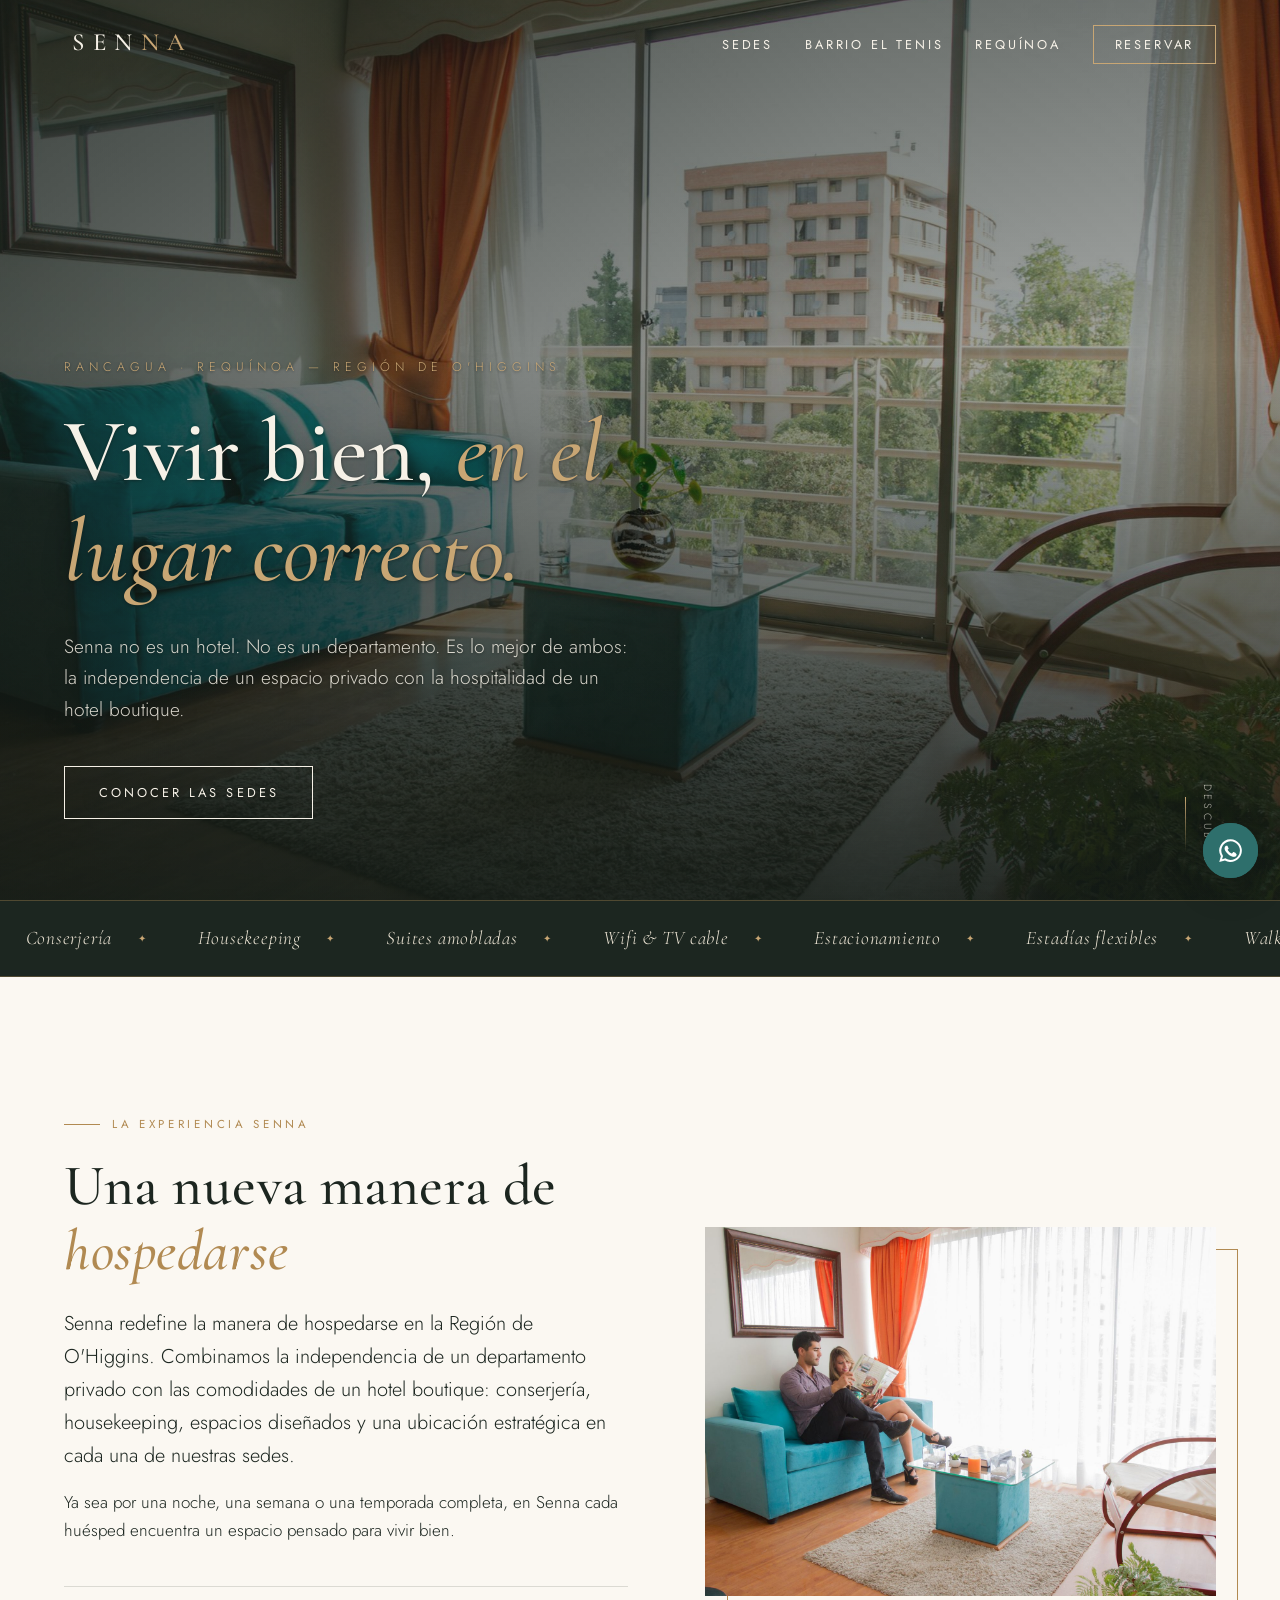
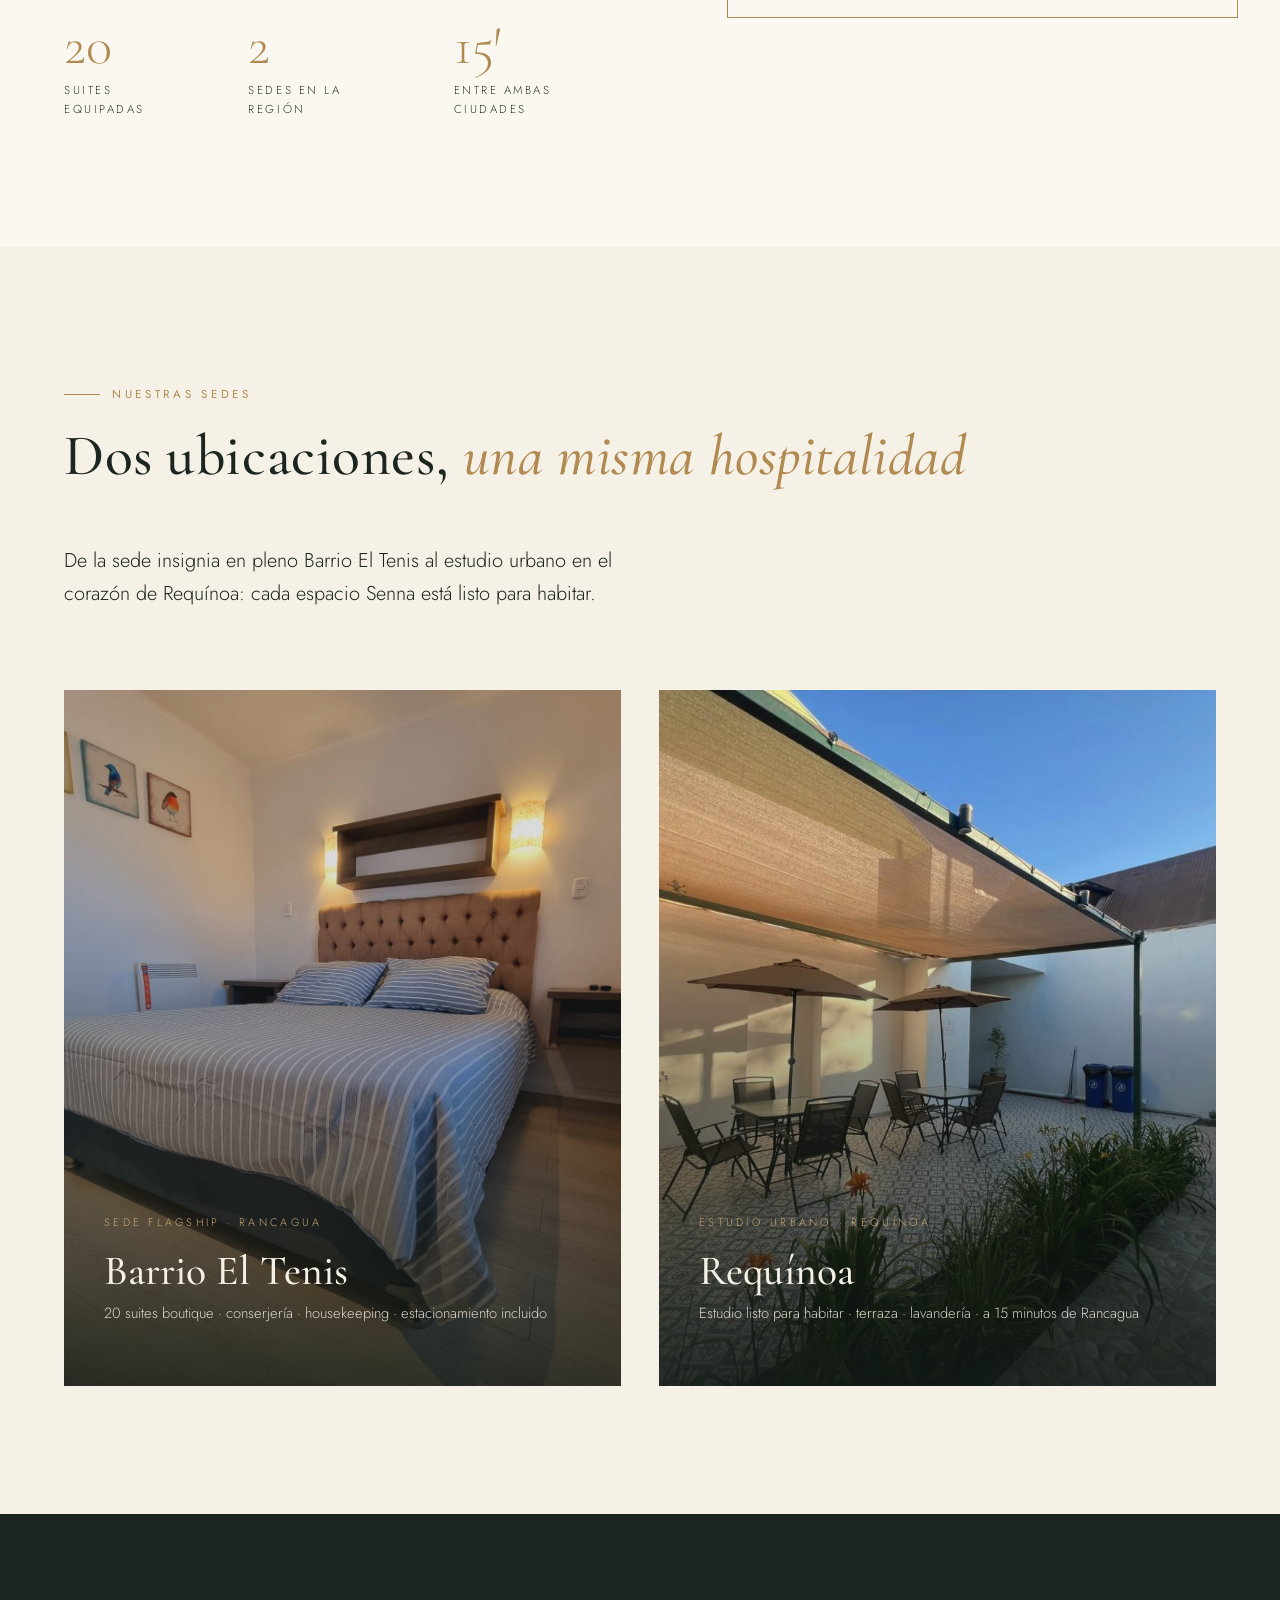
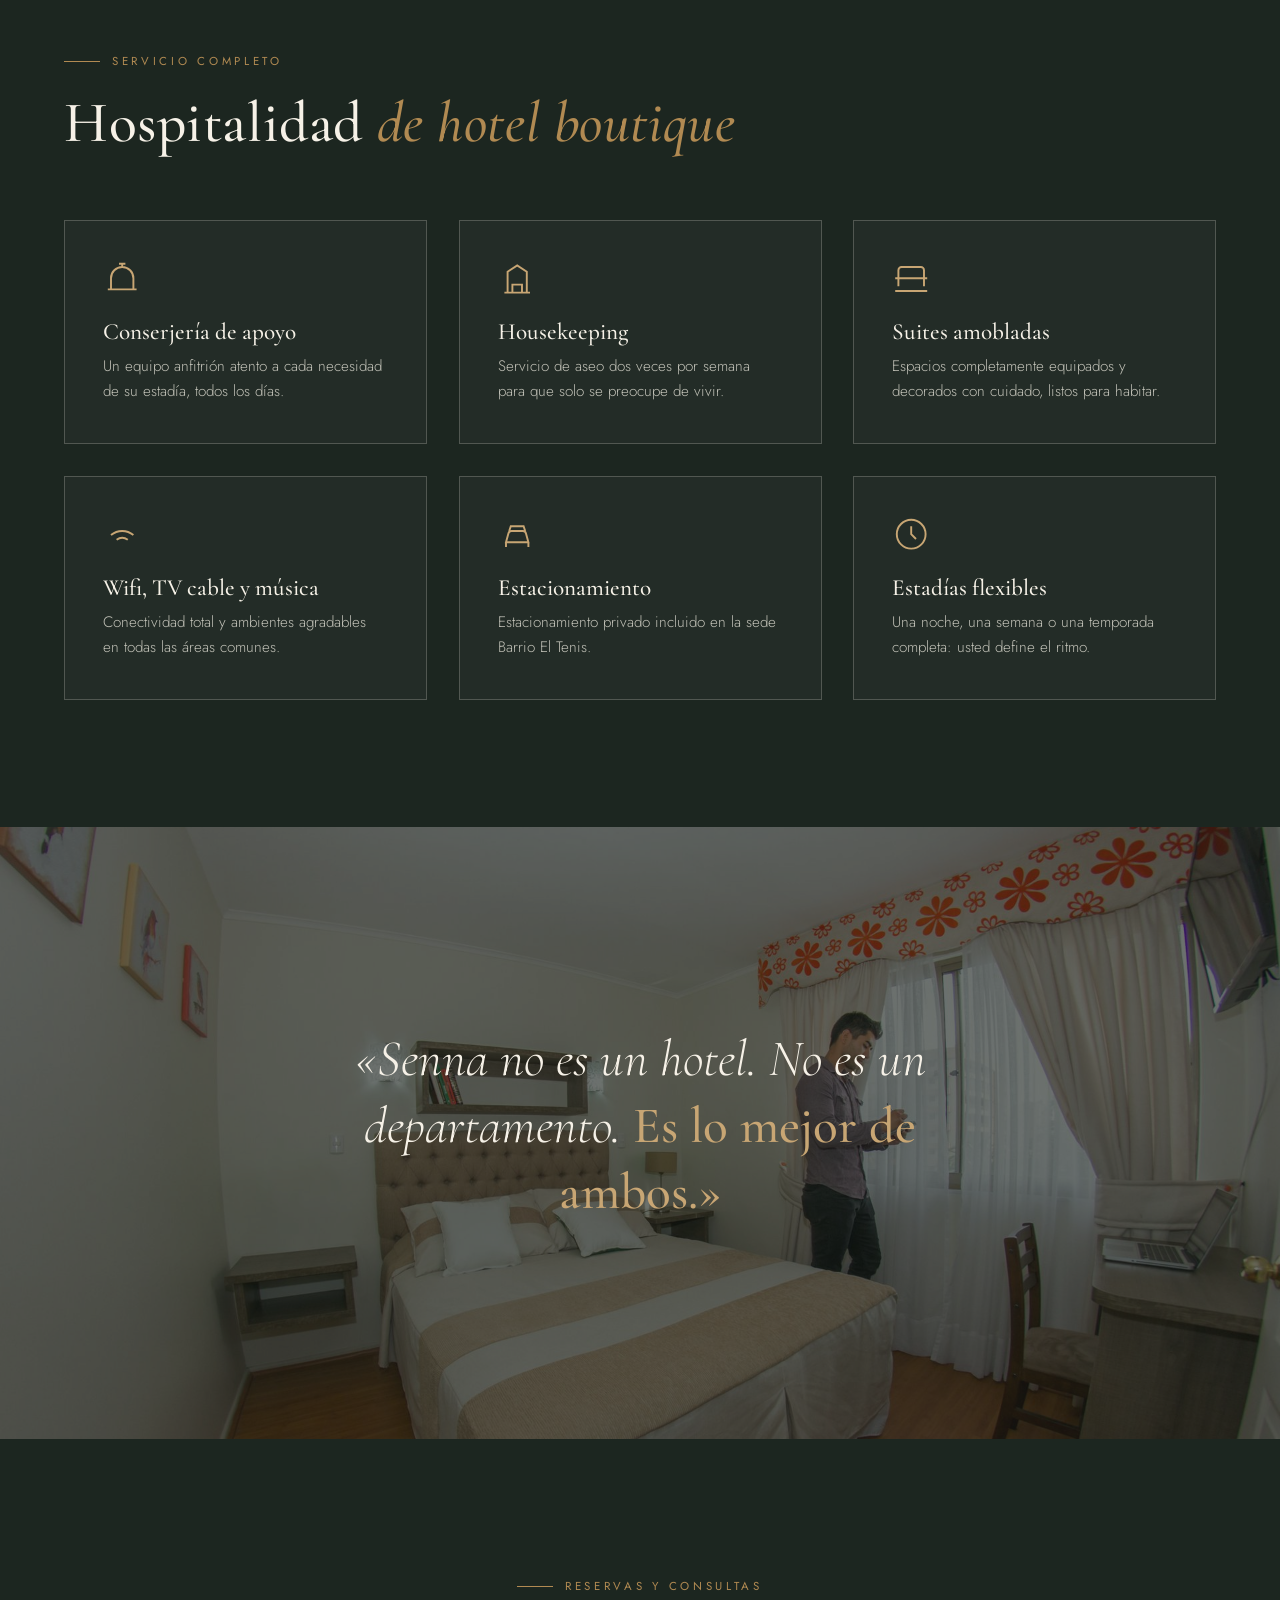
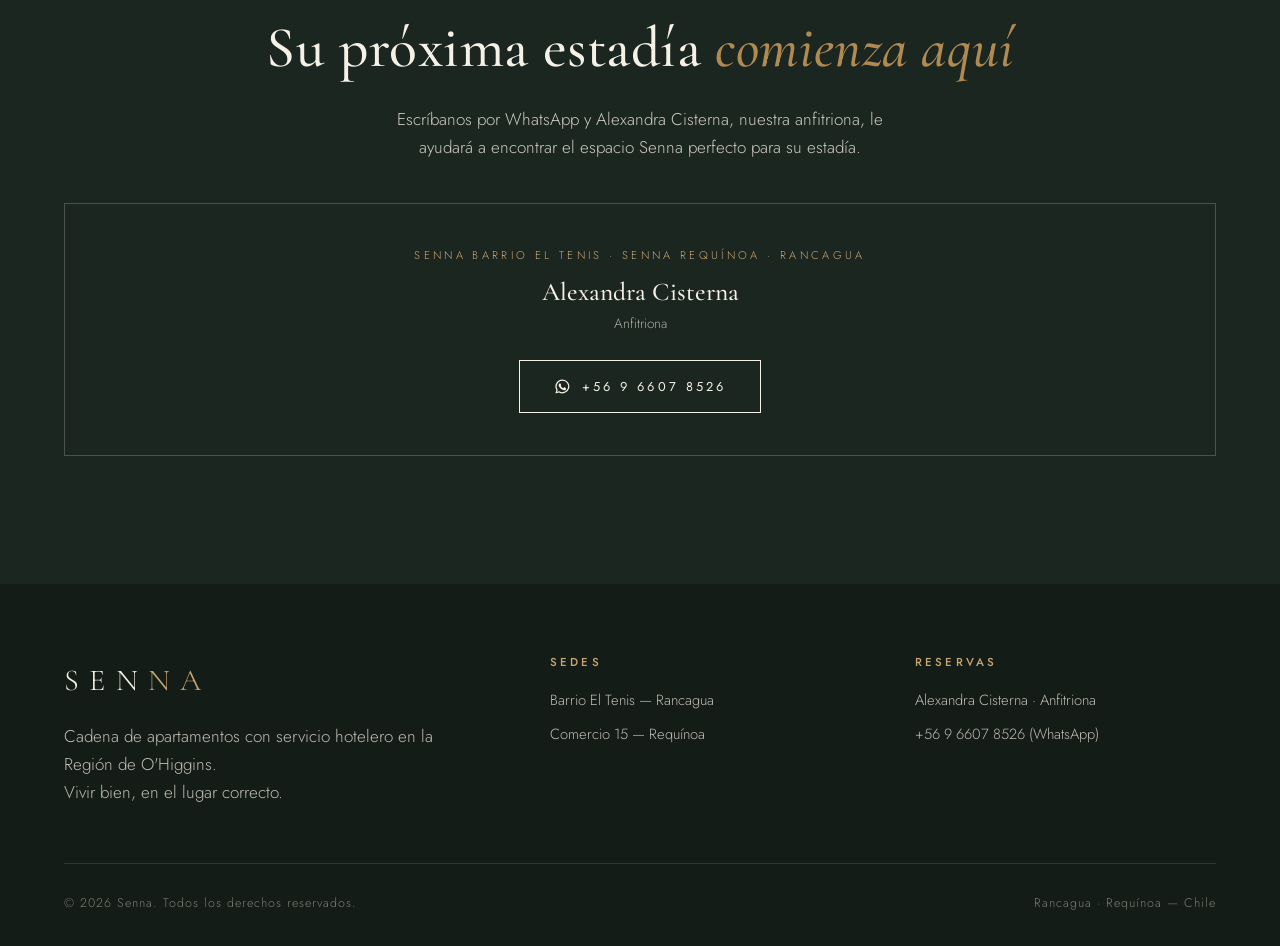
==== index.html @ c23dfb0e "Add Senna site pages and assets Co-Authored-By: Claude Sonnet 5 <noreply@anthropic.com>" ====
<!DOCTYPE html>
<html lang="es">
<head>
  <meta charset="UTF-8" />
  <meta name="viewport" content="width=device-width, initial-scale=1.0" />
  <title>Senna — Apartamentos con Servicio Hotelero · Rancagua y Requínoa</title>
  <meta name="description" content="Senna es una cadena de apartamentos con servicio hotelero en la Región de O'Higgins. Suites amobladas en Barrio El Tenis, Rancagua, y estudio urbano en Requínoa. Vivir bien, en el lugar correcto." />
  <meta property="og:title" content="Senna — Apartamentos con Servicio Hotelero" />
  <meta property="og:description" content="La independencia de un departamento privado con las comodidades de un hotel boutique. Rancagua · Requínoa." />
  <meta property="og:image" content="assets/img/tenis-hero.jpg" />
  <link rel="preconnect" href="https://fonts.googleapis.com" />
  <link rel="preconnect" href="https://fonts.gstatic.com" crossorigin />
  <link href="https://fonts.googleapis.com/css2?family=Cormorant+Garamond:ital,wght@0,400;0,500;0,600;1,400;1,500&family=Jost:wght@300;400;500&display=swap" rel="stylesheet" />
  <link rel="stylesheet" href="css/styles.css" />
</head>
<body>

  <!-- Preloader -->
  <div class="preloader" aria-hidden="true">
    <div class="preloader__mark">SEN<span>NA</span></div>
  </div>

  <!-- Navegación -->
  <header class="nav">
    <div class="wrap nav__inner">
      <a class="nav__logo" href="index.html" aria-label="Senna — inicio">SEN<span>NA</span></a>
      <button class="nav__burger" aria-label="Abrir menú" aria-expanded="false">
        <span></span><span></span><span></span>
      </button>
      <nav aria-label="Principal">
        <ul class="nav__links">
          <li><a href="index.html#sedes">Sedes</a></li>
          <li><a href="el-tenis.html">Barrio El Tenis</a></li>
          <li><a href="requinoa.html">Requínoa</a></li>
          <li><a class="nav__cta" href="index.html#contacto">Reservar</a></li>
        </ul>
      </nav>
    </div>
  </header>

  <!-- Hero -->
  <section class="hero">
    <div class="hero__media">
      <img src="assets/img/tenis-hero.jpg" alt="Living de una suite Senna con vista a Rancagua" fetchpriority="high" />
    </div>
    <div class="wrap hero__content">
      <p class="hero__kicker" data-cascade style="--i:0">Rancagua · Requínoa — Región de O'Higgins</p>
      <h1 class="hero__title" data-cascade style="--i:1">Vivir bien, <em>en el lugar correcto.</em></h1>
      <p class="hero__sub" data-cascade style="--i:2">
        Senna no es un hotel. No es un departamento. Es lo mejor de ambos:
        la independencia de un espacio privado con la hospitalidad de un hotel boutique.
      </p>
      <div data-cascade style="--i:3">
        <a class="btn btn--light" href="#sedes">Conocer las sedes</a>
      </div>
    </div>
    <span class="hero__scroll" aria-hidden="true">Descubrir</span>
  </section>

  <!-- Marquee de amenidades -->
  <div class="marquee" aria-hidden="true">
    <div class="marquee__track">
      <div class="marquee__group">
        <span class="marquee__item">Conserjería</span>
        <span class="marquee__item">Housekeeping</span>
        <span class="marquee__item">Suites amobladas</span>
        <span class="marquee__item">Wifi &amp; TV cable</span>
        <span class="marquee__item">Estacionamiento</span>
        <span class="marquee__item">Estadías flexibles</span>
        <span class="marquee__item">Walk-in closet</span>
        <span class="marquee__item">Caja de seguridad</span>
      </div>
      <div class="marquee__group">
        <span class="marquee__item">Conserjería</span>
        <span class="marquee__item">Housekeeping</span>
        <span class="marquee__item">Suites amobladas</span>
        <span class="marquee__item">Wifi &amp; TV cable</span>
        <span class="marquee__item">Estacionamiento</span>
        <span class="marquee__item">Estadías flexibles</span>
        <span class="marquee__item">Walk-in closet</span>
        <span class="marquee__item">Caja de seguridad</span>
      </div>
    </div>
  </div>

  <!-- Manifiesto -->
  <section class="section">
    <div class="wrap intro__grid">
      <div>
        <p class="eyebrow reveal">La experiencia Senna</p>
        <h2 class="section-title reveal" style="--d:0.08s">Una nueva manera de <em>hospedarse</em></h2>
        <p class="lead reveal" style="--d:0.16s">
          Senna redefine la manera de hospedarse en la Región de O'Higgins.
          Combinamos la independencia de un departamento privado con las comodidades
          de un hotel boutique: conserjería, housekeeping, espacios diseñados y una
          ubicación estratégica en cada una de nuestras sedes.
        </p>
        <p class="reveal" style="--d:0.22s">
          Ya sea por una noche, una semana o una temporada completa, en Senna cada
          huésped encuentra un espacio pensado para vivir bien.
        </p>
        <div class="intro__stats reveal" style="--d:0.3s">
          <div class="stat">
            <div class="stat__num"><span data-count="20">0</span></div>
            <div class="stat__label">Suites equipadas</div>
          </div>
          <div class="stat">
            <div class="stat__num"><span data-count="2">0</span></div>
            <div class="stat__label">Sedes en la región</div>
          </div>
          <div class="stat">
            <div class="stat__num"><span data-count="15">0</span>&prime;</div>
            <div class="stat__label">Entre ambas ciudades</div>
          </div>
        </div>
      </div>
      <div class="intro__media reveal-scale reveal" style="--d:0.15s">
        <div class="frame">
          <img src="assets/img/tenis-lifestyle.jpg" alt="Huéspedes disfrutando el living de una suite Senna" loading="lazy" />
        </div>
      </div>
    </div>
  </section>

  <!-- Sedes -->
  <section class="section section--cream" id="sedes">
    <div class="wrap">
      <div class="sedes__head">
        <div>
          <p class="eyebrow reveal">Nuestras sedes</p>
          <h2 class="section-title reveal" style="--d:0.08s">Dos ubicaciones, <em>una misma hospitalidad</em></h2>
        </div>
        <p class="lead reveal" style="--d:0.16s">
          De la sede insignia en pleno Barrio El Tenis al estudio urbano en el
          corazón de Requínoa: cada espacio Senna está listo para habitar.
        </p>
      </div>
      <div class="sedes__grid">
        <a class="sede-card reveal" style="--d:0.1s" href="el-tenis.html">
          <img src="assets/img/tenis-suite.jpg" alt="Suite con cama de hotel en Senna Barrio El Tenis" loading="lazy" />
          <div class="sede-card__body">
            <p class="sede-card__tag">Sede flagship · Rancagua</p>
            <h3 class="sede-card__title">Barrio El Tenis</h3>
            <p class="sede-card__meta">20 suites boutique · conserjería · housekeeping · estacionamiento incluido</p>
            <span class="sede-card__link">Descubrir la sede</span>
          </div>
        </a>
        <a class="sede-card reveal" style="--d:0.22s" href="requinoa.html">
          <img src="assets/img/requinoa-hero.jpg" alt="Terraza con pérgola de Senna Requínoa" loading="lazy" />
          <div class="sede-card__body">
            <p class="sede-card__tag">Estudio urbano · Requínoa</p>
            <h3 class="sede-card__title">Requínoa</h3>
            <p class="sede-card__meta">Estudio listo para habitar · terraza · lavandería · a 15 minutos de Rancagua</p>
            <span class="sede-card__link">Descubrir la sede</span>
          </div>
        </a>
      </div>
    </div>
  </section>

  <!-- Servicios -->
  <section class="section section--ink">
    <div class="wrap">
      <p class="eyebrow reveal">Servicio completo</p>
      <h2 class="section-title reveal" style="--d:0.08s">Hospitalidad <em>de hotel boutique</em></h2>
      <div class="services__grid">
        <div class="service reveal" style="--d:0.05s">
          <div class="service__icon" aria-hidden="true">
            <svg viewBox="0 0 24 24" fill="none" stroke="currentColor" stroke-width="1.2"><path d="M3 19h18M5 19v-7a7 7 0 0 1 14 0v7M12 5V3M10 3h4"/></svg>
          </div>
          <h3>Conserjería de apoyo</h3>
          <p>Un equipo anfitrión atento a cada necesidad de su estadía, todos los días.</p>
        </div>
        <div class="service reveal" style="--d:0.12s">
          <div class="service__icon" aria-hidden="true">
            <svg viewBox="0 0 24 24" fill="none" stroke="currentColor" stroke-width="1.2"><path d="M4 21h16M6 21V8l6-4 6 4v13M9 21v-5h6v5"/></svg>
          </div>
          <h3>Housekeeping</h3>
          <p>Servicio de aseo dos veces por semana para que solo se preocupe de vivir.</p>
        </div>
        <div class="service reveal" style="--d:0.19s">
          <div class="service__icon" aria-hidden="true">
            <svg viewBox="0 0 24 24" fill="none" stroke="currentColor" stroke-width="1.2"><path d="M2 12h20M4 12V7a2 2 0 0 1 2-2h12a2 2 0 0 1 2 2v5M4 12v5m16-5v5M2 20h20"/></svg>
          </div>
          <h3>Suites amobladas</h3>
          <p>Espacios completamente equipados y decorados con cuidado, listos para habitar.</p>
        </div>
        <div class="service reveal" style="--d:0.05s">
          <div class="service__icon" aria-hidden="true">
            <svg viewBox="0 0 24 24" fill="none" stroke="currentColor" stroke-width="1.2"><path d="M5 12.55a11 11 0 0 1 14 0M8.5 15.5a6 6 0 0 1 7 0M12 19h.01"/></svg>
          </div>
          <h3>Wifi, TV cable y música</h3>
          <p>Conectividad total y ambientes agradables en todas las áreas comunes.</p>
        </div>
        <div class="service reveal" style="--d:0.12s">
          <div class="service__icon" aria-hidden="true">
            <svg viewBox="0 0 24 24" fill="none" stroke="currentColor" stroke-width="1.2"><path d="M5 17h14l-1.5-5.5a2 2 0 0 0-1.93-1.5H8.43a2 2 0 0 0-1.93 1.5L5 17Zm0 0v3m14-3v3M7 10l1-3h8l1 3"/></svg>
          </div>
          <h3>Estacionamiento</h3>
          <p>Estacionamiento privado incluido en la sede Barrio El Tenis.</p>
        </div>
        <div class="service reveal" style="--d:0.19s">
          <div class="service__icon" aria-hidden="true">
            <svg viewBox="0 0 24 24" fill="none" stroke="currentColor" stroke-width="1.2"><circle cx="12" cy="12" r="9"/><path d="M12 7v5l3 3"/></svg>
          </div>
          <h3>Estadías flexibles</h3>
          <p>Una noche, una semana o una temporada completa: usted define el ritmo.</p>
        </div>
      </div>
    </div>
  </section>

  <!-- Banda editorial con parallax -->
  <section class="band">
    <div class="band__bg">
      <img src="assets/img/tenis-living-wide.jpg" alt="" loading="lazy" />
    </div>
    <div class="wrap">
      <p class="band__quote reveal">
        «Senna no es un hotel. No es un departamento.
        <strong>Es lo mejor de ambos.»</strong>
      </p>
    </div>
  </section>

  <!-- Contacto -->
  <section class="section section--ink contacto" id="contacto">
    <div class="wrap">
      <p class="eyebrow reveal" style="justify-content:center">Reservas y consultas</p>
      <h2 class="section-title reveal" style="--d:0.08s">Su próxima estadía <em>comienza aquí</em></h2>
      <p class="contacto__lead reveal" style="--d:0.16s">
        Escríbanos por WhatsApp y Alexandra Cisterna, nuestra anfitriona,
        le ayudará a encontrar el espacio Senna perfecto para su estadía.
      </p>
      <div class="">
        <div class="contacto-card reveal">
          <p class="contacto-card__sede">Senna Barrio El Tenis · Senna Requínoa · Rancagua</p>
          <h3>Alexandra Cisterna</h3>
          <p class="contacto-card__rol">Anfitriona</p>
          <a class="btn btn--light" href="https://wa.me/56966078526?text=Hola%2C%20quiero%20consultar%20por%20una%20suite%20en%20Senna%20Barrio%20El%20Tenis" target="_blank" rel="noopener">
            <svg viewBox="0 0 24 24" fill="currentColor" aria-hidden="true"><path d="M12 2a10 10 0 0 0-8.6 15.1L2 22l5-1.3A10 10 0 1 0 12 2Zm0 18.2c-1.5 0-3-.4-4.2-1.2l-.3-.2-3 .8.8-2.9-.2-.3a8.2 8.2 0 1 1 6.9 3.8Zm4.5-6.1c-.2-.1-1.5-.7-1.7-.8-.2-.1-.4-.1-.6.1-.2.2-.6.8-.8 1-.1.2-.3.2-.5.1a6.7 6.7 0 0 1-3.3-2.9c-.3-.4 0-.5.2-.7l.4-.5c.1-.2.1-.4 0-.5l-.8-1.8c-.2-.5-.4-.4-.6-.4h-.5c-.2 0-.5.1-.7.3-.2.3-.9.9-.9 2.2s.9 2.5 1.1 2.7c.1.2 1.8 2.8 4.5 3.9 2.6 1.1 2.6.7 3.1.7.5-.1 1.5-.6 1.7-1.2.2-.6.2-1.1.2-1.2l-.6-.3Z"/></svg>
            +56 9 6607 8526
          </a>
        </div>
        <!-- <div class="contacto-card reveal" style="--d:0.22s">
          <p class="contacto-card__sede">Senna Requínoa · Estudio urbano</p>
          <h3>Alexandra Cisterna</h3>
          <p class="contacto-card__rol">Anfitriona</p>
          <a class="btn btn--light" href="https://wa.me/56966078526?text=Hola%2C%20quiero%20consultar%20por%20el%20estudio%20de%20Senna%20Requ%C3%ADnoa" target="_blank" rel="noopener">
            <svg viewBox="0 0 24 24" fill="currentColor" aria-hidden="true"><path d="M12 2a10 10 0 0 0-8.6 15.1L2 22l5-1.3A10 10 0 1 0 12 2Zm0 18.2c-1.5 0-3-.4-4.2-1.2l-.3-.2-3 .8.8-2.9-.2-.3a8.2 8.2 0 1 1 6.9 3.8Zm4.5-6.1c-.2-.1-1.5-.7-1.7-.8-.2-.1-.4-.1-.6.1-.2.2-.6.8-.8 1-.1.2-.3.2-.5.1a6.7 6.7 0 0 1-3.3-2.9c-.3-.4 0-.5.2-.7l.4-.5c.1-.2.1-.4 0-.5l-.8-1.8c-.2-.5-.4-.4-.6-.4h-.5c-.2 0-.5.1-.7.3-.2.3-.9.9-.9 2.2s.9 2.5 1.1 2.7c.1.2 1.8 2.8 4.5 3.9 2.6 1.1 2.6.7 3.1.7.5-.1 1.5-.6 1.7-1.2.2-.6.2-1.1.2-1.2l-.6-.3Z"/></svg>
            +56 9 6607 8526
          </a>
        </div> -->
      </div>
    </div>
  </section>

  <!-- Footer -->
  <footer class="footer">
    <div class="wrap">
      <div class="footer__grid">
        <div>
          <div class="footer__logo">SEN<span>NA</span></div>
          <p>Cadena de apartamentos con servicio hotelero en la Región de O'Higgins.<br />Vivir bien, en el lugar correcto.</p>
        </div>
        <div>
          <h4>Sedes</h4>
          <ul>
            <li><a href="el-tenis.html">Barrio El Tenis — Rancagua</a></li>
            <li><a href="requinoa.html">Comercio 15 — Requínoa</a></li>
          </ul>
        </div>
        <div>
          <h4>Reservas</h4>
          <ul>
            <li><a href="https://wa.me/56966078526" target="_blank" rel="noopener">Alexandra Cisterna · Anfitriona</a></li>
            <li><a href="https://wa.me/56966078526" target="_blank" rel="noopener">+56 9 6607 8526 (WhatsApp)</a></li>
          </ul>
        </div>
      </div>
      <div class="footer__base">
        <span>© <span data-year>2026</span> Senna. Todos los derechos reservados.</span>
        <span>Rancagua · Requínoa — Chile</span>
      </div>
    </div>
  </footer>

  <!-- WhatsApp flotante -->
  <a class="wsp-float" href="https://wa.me/56966078526" target="_blank" rel="noopener" aria-label="Escribir por WhatsApp">
    <svg viewBox="0 0 24 24" fill="currentColor" aria-hidden="true"><path d="M12 2a10 10 0 0 0-8.6 15.1L2 22l5-1.3A10 10 0 1 0 12 2Zm0 18.2c-1.5 0-3-.4-4.2-1.2l-.3-.2-3 .8.8-2.9-.2-.3a8.2 8.2 0 1 1 6.9 3.8Zm4.5-6.1c-.2-.1-1.5-.7-1.7-.8-.2-.1-.4-.1-.6.1-.2.2-.6.8-.8 1-.1.2-.3.2-.5.1a6.7 6.7 0 0 1-3.3-2.9c-.3-.4 0-.5.2-.7l.4-.5c.1-.2.1-.4 0-.5l-.8-1.8c-.2-.5-.4-.4-.6-.4h-.5c-.2 0-.5.1-.7.3-.2.3-.9.9-.9 2.2s.9 2.5 1.1 2.7c.1.2 1.8 2.8 4.5 3.9 2.6 1.1 2.6.7 3.1.7.5-.1 1.5-.6 1.7-1.2.2-.6.2-1.1.2-1.2l-.6-.3Z"/></svg>
  </a>

  <script src="js/main.js"></script>
</body>
</html>
---- css/styles.css ----
/* ============================================================
   SENNA — Apartamentos con Servicio Hotelero
   Sistema de diseño · vivir bien, en el lugar correcto
   ============================================================ */

:root {
  --ink: #1c2620;          /* verde carbón profundo */
  --ink-soft: #2a362e;
  --cream: #f6f1e7;        /* arena cálida */
  --cream-deep: #ece4d4;
  --paper: #fbf8f2;
  --brass: #b18a52;        /* latón */
  --brass-soft: #c8a674;
  --teal: #2e6f6c;         /* eco de los sofás Senna */
  --white: #ffffff;
  --line: rgba(28, 38, 32, 0.14);
  --line-light: rgba(246, 241, 231, 0.22);

  --font-display: "Cormorant Garamond", Georgia, serif;
  --font-body: "Jost", "Helvetica Neue", Arial, sans-serif;

  --ease-out: cubic-bezier(0.22, 1, 0.36, 1);
  --ease-soft: cubic-bezier(0.45, 0, 0.15, 1);

  --pad: clamp(1.25rem, 5vw, 4rem);
  --section: clamp(4.5rem, 10vw, 8.5rem);
}

*, *::before, *::after { box-sizing: border-box; }

html {
  scroll-behavior: smooth;
  -webkit-text-size-adjust: 100%;
  overflow-x: hidden;
}

body {
  margin: 0;
  font-family: var(--font-body);
  font-weight: 300;
  font-size: clamp(1rem, 0.95rem + 0.2vw, 1.0625rem);
  line-height: 1.65;
  color: var(--ink);
  background: var(--paper);
  overflow-x: hidden;
}

img { max-width: 100%; display: block; }

h1, h2, h3, h4 {
  font-family: var(--font-display);
  font-weight: 500;
  line-height: 1.12;
  margin: 0;
  color: inherit;
}

a { color: inherit; text-decoration: none; }
p { margin: 0 0 1rem; }

::selection { background: var(--brass); color: var(--white); }

/* ------------------------------------------------------------
   Utilidades
   ------------------------------------------------------------ */

.wrap {
  width: min(1200px, 100% - 2 * var(--pad));
  margin-inline: auto;
}

.eyebrow {
  display: inline-flex;
  align-items: center;
  gap: 0.75rem;
  font-size: 0.72rem;
  letter-spacing: 0.32em;
  text-transform: uppercase;
  font-weight: 400;
  color: var(--brass);
  margin-bottom: 1.25rem;
}

.eyebrow::before {
  content: "";
  width: 2.25rem;
  height: 1px;
  background: var(--brass);
  flex: none;
}

.section-title {
  font-size: clamp(2.1rem, 1.4rem + 3.2vw, 3.6rem);
  letter-spacing: 0.01em;
  margin-bottom: 1.5rem;
}

.section-title em {
  font-style: italic;
  color: var(--brass);
}

.lead {
  font-size: clamp(1.05rem, 1rem + 0.35vw, 1.25rem);
  font-weight: 300;
  max-width: 46ch;
}

/* ------------------------------------------------------------
   Animaciones de entrada (scroll reveal)
   ------------------------------------------------------------ */

.reveal {
  opacity: 0;
  transform: translateY(2.2rem);
  transition:
    opacity 0.9s var(--ease-out),
    transform 0.9s var(--ease-out);
  transition-delay: var(--d, 0s);
  will-change: opacity, transform;
}

.reveal-left  { transform: translateX(-2.5rem); }
.reveal-right { transform: translateX(2.5rem); }
.reveal-scale { transform: scale(0.94); }

.reveal.is-in {
  opacity: 1;
  transform: none;
}

/* Líneas decorativas que se dibujan */
.draw-line {
  transform: scaleX(0);
  transform-origin: left center;
  transition: transform 1.2s var(--ease-soft) 0.2s;
}
.draw-line.is-in { transform: scaleX(1); }

/* ------------------------------------------------------------
   Preloader
   ------------------------------------------------------------ */

.preloader {
  position: fixed;
  inset: 0;
  z-index: 200;
  display: grid;
  place-items: center;
  background: var(--ink);
  transition: opacity 0.7s var(--ease-soft), visibility 0.7s;
}

.preloader.is-done {
  opacity: 0;
  visibility: hidden;
  pointer-events: none;
}

.preloader__mark {
  font-family: var(--font-display);
  font-size: clamp(2rem, 6vw, 3.2rem);
  letter-spacing: 0.42em;
  text-indent: 0.42em;
  color: var(--cream);
  opacity: 0;
  animation: preloader-in 1.1s var(--ease-out) 0.1s forwards;
}

.preloader__mark span { color: var(--brass-soft); }

@keyframes preloader-in {
  from { opacity: 0; transform: translateY(0.8rem); letter-spacing: 0.6em; }
  to   { opacity: 1; transform: none; letter-spacing: 0.42em; }
}

/* ------------------------------------------------------------
   Navegación
   ------------------------------------------------------------ */

.nav {
  position: fixed;
  top: 0;
  left: 0;
  right: 0;
  z-index: 100;
  transition: background 0.45s var(--ease-soft), box-shadow 0.45s var(--ease-soft),
              padding 0.45s var(--ease-soft);
  padding: 1.4rem 0;
  color: var(--cream);
}

.nav__inner {
  display: flex;
  align-items: center;
  justify-content: space-between;
  gap: 2rem;
}

.nav.is-solid {
  background: rgba(28, 38, 32, 0.92);
  -webkit-backdrop-filter: blur(14px);
  backdrop-filter: blur(14px);
  padding: 0.85rem 0;
  box-shadow: 0 10px 40px rgba(15, 22, 18, 0.25);
}

.nav__logo {
  position: relative;
  z-index: 121;
  font-family: var(--font-display);
  font-size: 1.55rem;
  letter-spacing: 0.34em;
  text-indent: 0.34em;
  font-weight: 500;
}

.nav__logo span { color: var(--brass-soft); }

.nav__links {
  display: flex;
  align-items: center;
  gap: clamp(1.2rem, 2.5vw, 2.4rem);
  list-style: none;
  margin: 0;
  padding: 0;
}

.nav__links a {
  position: relative;
  font-size: 0.8rem;
  letter-spacing: 0.22em;
  text-transform: uppercase;
  font-weight: 400;
  padding: 0.35rem 0;
}

.nav__links a::after {
  content: "";
  position: absolute;
  left: 0;
  bottom: 0;
  width: 100%;
  height: 1px;
  background: var(--brass-soft);
  transform: scaleX(0);
  transform-origin: right center;
  transition: transform 0.4s var(--ease-out);
}

.nav__links a:hover::after,
.nav__links a.is-active::after {
  transform: scaleX(1);
  transform-origin: left center;
}

.nav__cta {
  border: 1px solid var(--brass-soft);
  padding: 0.55rem 1.3rem !important;
  transition: background 0.35s var(--ease-soft), color 0.35s var(--ease-soft);
}

.nav__cta:hover { background: var(--brass-soft); color: var(--ink); }
.nav__cta::after { display: none; }

/* Menú móvil */
.nav__burger {
  display: none;
  background: none;
  border: 0;
  width: 2.6rem;
  height: 2.6rem;
  padding: 0.6rem;
  cursor: pointer;
  z-index: 120;
  flex-direction: column;
  justify-content: center;
  gap: 7px;
}

.nav__burger span {
  display: block;
  height: 1.5px;
  width: 100%;
  background: currentColor;
  transition: transform 0.4s var(--ease-out), opacity 0.3s;
}

.nav__burger.is-open span:nth-child(1) { transform: translateY(8.5px) rotate(45deg); }
.nav__burger.is-open span:nth-child(2) { opacity: 0; }
.nav__burger.is-open span:nth-child(3) { transform: translateY(-8.5px) rotate(-45deg); }

@media (max-width: 860px) {
  .nav__burger { display: flex; color: var(--cream); }

  .nav__links {
    position: fixed;
    inset: 0;
    flex-direction: column;
    justify-content: center;
    gap: 2rem;
    background: var(--ink);
    opacity: 0;
    visibility: hidden;
    transition: opacity 0.5s var(--ease-soft), visibility 0.5s;
  }

  .nav__links.is-open {
    opacity: 1;
    visibility: visible;
  }

  .nav__links a {
    font-size: 1.05rem;
    letter-spacing: 0.3em;
    opacity: 0;
    transform: translateY(1rem);
    transition: opacity 0.5s var(--ease-out), transform 0.5s var(--ease-out);
  }

  .nav__links.is-open a {
    opacity: 1;
    transform: none;
  }

  .nav__links.is-open li:nth-child(1) a { transition-delay: 0.12s; }
  .nav__links.is-open li:nth-child(2) a { transition-delay: 0.2s; }
  .nav__links.is-open li:nth-child(3) a { transition-delay: 0.28s; }
  .nav__links.is-open li:nth-child(4) a { transition-delay: 0.36s; }
}

/* ------------------------------------------------------------
   Hero
   ------------------------------------------------------------ */

.hero {
  position: relative;
  min-height: 100svh;
  display: grid;
  align-items: end;
  color: var(--cream);
  isolation: isolate;
  overflow: hidden;
}

.hero--short { min-height: 82svh; }

.hero__media {
  position: absolute;
  inset: 0;
  z-index: -2;
  overflow: hidden;
}

.hero__media img {
  width: 100%;
  height: 100%;
  object-fit: cover;
  animation: kenburns 18s var(--ease-soft) both;
  will-change: transform;
}

@keyframes kenburns {
  from { transform: scale(1.14); }
  to   { transform: scale(1.02); }
}

.hero::after {
  content: "";
  position: absolute;
  inset: 0;
  z-index: -1;
  background:
    linear-gradient(100deg,
      rgba(20, 28, 23, 0.66) 0%,
      rgba(20, 28, 23, 0.28) 60%,
      rgba(20, 28, 23, 0.15) 100%),
    linear-gradient(180deg,
      rgba(20, 28, 23, 0.5) 0%,
      rgba(20, 28, 23, 0.22) 40%,
      rgba(20, 28, 23, 0.88) 100%);
}

.hero__content {
  padding-bottom: clamp(4.5rem, 9vh, 7rem);
  padding-top: 9rem;
}

.hero__content > * {
  text-shadow: 0 1px 3px rgba(16, 22, 18, 0.55), 0 4px 28px rgba(16, 22, 18, 0.45);
}

.hero__kicker {
  font-size: 0.78rem;
  letter-spacing: 0.4em;
  text-transform: uppercase;
  color: var(--brass-soft);
  margin-bottom: 1.5rem;
}

.hero__title {
  font-size: clamp(2.6rem, 2rem + 5.5vw, 5.6rem);
  max-width: 14ch;
  margin-bottom: 1.75rem;
}

.hero__title em { font-style: italic; color: var(--brass-soft); }

.hero__sub {
  max-width: 52ch;
  font-size: clamp(1rem, 0.95rem + 0.4vw, 1.2rem);
  color: rgba(246, 241, 231, 0.86);
  margin-bottom: 2.5rem;
}

/* Cascada de entrada del hero */
.hero [data-cascade] {
  opacity: 0;
  transform: translateY(2rem);
  animation: cascade-in 1s var(--ease-out) forwards;
  animation-delay: calc(0.45s + var(--i, 0) * 0.16s);
}

@keyframes cascade-in {
  to { opacity: 1; transform: none; }
}

.hero__scroll {
  position: absolute;
  bottom: 2.2rem;
  right: var(--pad);
  display: flex;
  flex-direction: column;
  align-items: center;
  gap: 0.8rem;
  font-size: 0.66rem;
  letter-spacing: 0.3em;
  text-transform: uppercase;
  color: rgba(246, 241, 231, 0.7);
  writing-mode: vertical-rl;
}

.hero__scroll::after {
  content: "";
  width: 1px;
  height: 3.4rem;
  background: linear-gradient(to bottom, var(--brass-soft), transparent);
  animation: scroll-pulse 2.2s var(--ease-soft) infinite;
}

@keyframes scroll-pulse {
  0%   { transform: scaleY(0); transform-origin: top; }
  45%  { transform: scaleY(1); transform-origin: top; }
  55%  { transform: scaleY(1); transform-origin: bottom; }
  100% { transform: scaleY(0); transform-origin: bottom; }
}

@media (max-width: 640px) {
  .hero__scroll { display: none; }
}

/* ------------------------------------------------------------
   Botones
   ------------------------------------------------------------ */

.btn {
  position: relative;
  display: inline-flex;
  align-items: center;
  gap: 0.7rem;
  padding: 0.95rem 2.1rem;
  font-family: var(--font-body);
  font-size: 0.8rem;
  font-weight: 400;
  letter-spacing: 0.24em;
  text-transform: uppercase;
  border: 1px solid var(--brass);
  color: inherit;
  background: transparent;
  cursor: pointer;
  overflow: hidden;
  transition: color 0.4s var(--ease-soft), border-color 0.4s var(--ease-soft);
}

.btn::before {
  content: "";
  position: absolute;
  inset: 0;
  background: var(--brass);
  transform: scaleX(0);
  transform-origin: right center;
  transition: transform 0.45s var(--ease-out);
  z-index: -1;
}

.btn:hover::before {
  transform: scaleX(1);
  transform-origin: left center;
}

.btn:hover { color: var(--white); }

.btn--solid {
  background: var(--brass);
  color: var(--white);
}

.btn--solid::before { background: var(--ink); }

.btn--light {
  border-color: var(--cream);
  color: var(--cream);
}

.btn--light::before { background: var(--cream); }
.btn--light:hover { color: var(--ink); }

.btn svg { width: 1.05rem; height: 1.05rem; flex: none; }

/* ------------------------------------------------------------
   Sección intro / manifiesto
   ------------------------------------------------------------ */

.section { padding-block: var(--section); }

.section--cream { background: var(--cream); }
.section--ink   { background: var(--ink); color: var(--cream); }

.intro__grid {
  display: grid;
  grid-template-columns: 1.05fr 0.95fr;
  gap: clamp(2.5rem, 6vw, 5.5rem);
  align-items: center;
}

.intro__media {
  position: relative;
}

.intro__media .frame {
  position: relative;
  overflow: hidden;
}

.intro__media .frame img {
  width: 100%;
  height: 100%;
  object-fit: cover;
  transition: transform 1.1s var(--ease-soft);
}

.intro__media:hover .frame img { transform: scale(1.05); }

.intro__media::after {
  content: "";
  position: absolute;
  inset: 1.4rem -1.4rem -1.4rem 1.4rem;
  border: 1px solid var(--brass);
  z-index: -1;
}

.intro__stats {
  display: flex;
  gap: clamp(1.8rem, 4vw, 3.5rem);
  margin-top: 2.6rem;
  padding-top: 2rem;
  border-top: 1px solid var(--line);
}

.stat__num {
  font-family: var(--font-display);
  font-size: clamp(2.2rem, 1.6rem + 2.4vw, 3.4rem);
  color: var(--brass);
  line-height: 1;
}

.stat__label {
  font-size: 0.72rem;
  letter-spacing: 0.22em;
  text-transform: uppercase;
  margin-top: 0.5rem;
  color: var(--ink-soft);
}

@media (max-width: 860px) {
  .intro__grid { grid-template-columns: 1fr; }
  .intro__media { order: -1; margin-bottom: 1rem; }
  .intro__media::after { inset: 1rem -0.8rem -0.8rem 1rem; }
}

/* ------------------------------------------------------------
   Marquee de amenidades
   ------------------------------------------------------------ */

.marquee {
  background: var(--ink);
  color: var(--cream);
  padding-block: 1.35rem;
  overflow: hidden;
  border-block: 1px solid rgba(177, 138, 82, 0.35);
}

.marquee__track {
  display: flex;
  gap: 0;
  width: max-content;
  animation: marquee 36s linear infinite;
}

.marquee:hover .marquee__track { animation-play-state: paused; }

.marquee__group {
  display: flex;
  align-items: center;
  flex: none;
}

.marquee__item {
  display: inline-flex;
  align-items: center;
  gap: 1.6rem;
  padding-inline: 1.6rem;
  font-family: var(--font-display);
  font-size: 1.2rem;
  font-style: italic;
  letter-spacing: 0.04em;
  white-space: nowrap;
  color: var(--cream-deep);
}

.marquee__item::after {
  content: "✦";
  font-size: 0.65rem;
  font-style: normal;
  color: var(--brass-soft);
}

@keyframes marquee {
  to { transform: translateX(-50%); }
}

/* ------------------------------------------------------------
   Tarjetas de sedes
   ------------------------------------------------------------ */

.sedes__head {
  display: flex;
  align-items: flex-end;
  justify-content: space-between;
  gap: 2rem;
  margin-bottom: clamp(2.5rem, 5vw, 4rem);
  flex-wrap: wrap;
}

.sedes__grid {
  display: grid;
  grid-template-columns: 1fr 1fr;
  gap: clamp(1.5rem, 3vw, 2.5rem);
}

.sede-card {
  position: relative;
  display: block;
  overflow: hidden;
  aspect-ratio: 4 / 5;
  color: var(--cream);
  background: var(--ink);
}

.sede-card img {
  position: absolute;
  inset: 0;
  width: 100%;
  height: 100%;
  object-fit: cover;
  opacity: 0.92;
  transition: transform 1.2s var(--ease-soft), opacity 0.6s;
}

.sede-card:hover img { transform: scale(1.07); opacity: 0.75; }

.sede-card::after {
  content: "";
  position: absolute;
  inset: 0;
  background: linear-gradient(185deg, rgba(20,28,23,0) 35%, rgba(20,28,23,0.88) 100%);
}

.sede-card__body {
  position: absolute;
  inset: auto 0 0 0;
  z-index: 2;
  padding: clamp(1.5rem, 3.5vw, 2.5rem);
  transform: translateY(1.6rem);
  transition: transform 0.6s var(--ease-out);
}

.sede-card:hover .sede-card__body { transform: translateY(0); }

.sede-card__tag {
  font-size: 0.68rem;
  letter-spacing: 0.3em;
  text-transform: uppercase;
  color: var(--brass-soft);
}

.sede-card__title {
  font-size: clamp(1.7rem, 1.3rem + 1.8vw, 2.6rem);
  margin: 0.6rem 0 0.4rem;
}

.sede-card__meta {
  font-size: 0.92rem;
  color: rgba(246, 241, 231, 0.85);
  margin-bottom: 1.1rem;
}

.sede-card__link {
  display: inline-flex;
  align-items: center;
  gap: 0.6rem;
  font-size: 0.76rem;
  letter-spacing: 0.24em;
  text-transform: uppercase;
  color: var(--brass-soft);
  opacity: 0;
  transform: translateY(0.6rem);
  transition: opacity 0.5s var(--ease-out) 0.08s, transform 0.5s var(--ease-out) 0.08s;
}

.sede-card:hover .sede-card__link { opacity: 1; transform: none; }

.sede-card__link::after { content: "→"; font-size: 1rem; }

@media (max-width: 760px) {
  .sedes__grid { grid-template-columns: 1fr; }
  .sede-card { aspect-ratio: 4 / 4.4; }
  .sede-card__body { transform: none; }
  .sede-card__link { opacity: 1; transform: none; }
}

/* ------------------------------------------------------------
   Servicios
   ------------------------------------------------------------ */

.services__grid {
  display: grid;
  grid-template-columns: repeat(3, 1fr);
  gap: clamp(1.2rem, 2.5vw, 2rem);
  margin-top: clamp(2.5rem, 5vw, 4rem);
}

.service {
  padding: clamp(1.6rem, 3vw, 2.4rem);
  border: 1px solid var(--line-light);
  background: rgba(246, 241, 231, 0.03);
  transition: background 0.5s var(--ease-soft), transform 0.5s var(--ease-out),
              border-color 0.5s;
}

.service:hover {
  background: rgba(177, 138, 82, 0.1);
  border-color: rgba(177, 138, 82, 0.45);
  transform: translateY(-6px);
}

.service__icon {
  width: 2.4rem;
  height: 2.4rem;
  color: var(--brass-soft);
  margin-bottom: 1.3rem;
}

.service__icon svg { width: 100%; height: 100%; }

.service h3 {
  font-size: 1.45rem;
  margin-bottom: 0.6rem;
}

.service p {
  font-size: 0.95rem;
  color: rgba(246, 241, 231, 0.75);
  margin: 0;
}

@media (max-width: 900px) {
  .services__grid { grid-template-columns: 1fr 1fr; }
}

@media (max-width: 580px) {
  .services__grid { grid-template-columns: 1fr; }
}

/* ------------------------------------------------------------
   Banda editorial / parallax
   ------------------------------------------------------------ */

.band {
  position: relative;
  min-height: 68svh;
  display: grid;
  place-items: center;
  overflow: hidden;
  isolation: isolate;
  color: var(--cream);
  text-align: center;
  padding-block: 6rem;
}

.band__bg {
  position: absolute;
  inset: -12% 0;
  z-index: -2;
}

.band__bg img {
  width: 100%;
  height: 100%;
  object-fit: cover;
}

.band::after {
  content: "";
  position: absolute;
  inset: 0;
  z-index: -1;
  background: rgba(20, 28, 23, 0.62);
}

.band__quote {
  font-family: var(--font-display);
  font-size: clamp(1.7rem, 1.2rem + 3vw, 3.2rem);
  font-style: italic;
  max-width: 26ch;
  margin-inline: auto;
  line-height: 1.3;
}

.band__quote strong {
  font-style: normal;
  color: var(--brass-soft);
  font-weight: 500;
}

/* ------------------------------------------------------------
   Página de sede — ficha
   ------------------------------------------------------------ */

.ficha__grid {
  display: grid;
  grid-template-columns: 1.1fr 0.9fr;
  gap: clamp(2.5rem, 6vw, 5rem);
  align-items: start;
}

.ficha__features {
  list-style: none;
  margin: 2rem 0 0;
  padding: 0;
  display: grid;
  grid-template-columns: 1fr 1fr;
  gap: 0.9rem 1.6rem;
}

.ficha__features li {
  display: flex;
  gap: 0.8rem;
  align-items: baseline;
  font-size: 0.98rem;
  padding-bottom: 0.9rem;
  border-bottom: 1px solid var(--line);
}

.ficha__features li::before {
  content: "✦";
  color: var(--brass);
  font-size: 0.7rem;
  flex: none;
}

@media (max-width: 860px) {
  .ficha__grid { grid-template-columns: 1fr; }
  .ficha__features { grid-template-columns: 1fr; }
}

/* Tarifas */
.tarifa-card {
  background: var(--ink);
  color: var(--cream);
  padding: clamp(1.8rem, 4vw, 2.8rem);
  position: sticky;
  top: 6.5rem;
}

.tarifa-card__label {
  font-size: 0.7rem;
  letter-spacing: 0.3em;
  text-transform: uppercase;
  color: var(--brass-soft);
  margin-bottom: 1rem;
}

.tarifa-card__price {
  font-family: var(--font-display);
  font-size: clamp(2.6rem, 2rem + 2.5vw, 3.6rem);
  line-height: 1;
}

.tarifa-card__price small {
  font-family: var(--font-body);
  font-size: 0.85rem;
  letter-spacing: 0.14em;
  text-transform: uppercase;
  color: rgba(246, 241, 231, 0.7);
}

.tarifa-card__rows {
  margin: 1.6rem 0 1.9rem;
  padding: 0;
  list-style: none;
}

.tarifa-card__rows li {
  display: flex;
  justify-content: space-between;
  gap: 1rem;
  font-size: 0.92rem;
  padding: 0.7rem 0;
  border-bottom: 1px solid var(--line-light);
}

.tarifa-card__rows li span:last-child { color: var(--brass-soft); }

.tarifa-card .btn { width: 100%; justify-content: center; }

.tarifa-card__note {
  font-size: 0.8rem;
  color: rgba(246, 241, 231, 0.6);
  margin: 1.1rem 0 0;
  text-align: center;
}

/* ------------------------------------------------------------
   Galería
   ------------------------------------------------------------ */

.galeria__grid {
  display: grid;
  grid-template-columns: repeat(4, 1fr);
  grid-auto-rows: clamp(140px, 22vw, 260px);
  gap: clamp(0.6rem, 1.2vw, 1rem);
  margin-top: clamp(2.5rem, 5vw, 4rem);
}

.galeria__item {
  position: relative;
  overflow: hidden;
  cursor: zoom-in;
  background: var(--cream-deep);
  border: 0;
  padding: 0;
}

.galeria__item img {
  width: 100%;
  height: 100%;
  object-fit: cover;
  transition: transform 0.9s var(--ease-soft), filter 0.6s;
}

.galeria__item:hover img {
  transform: scale(1.06);
  filter: brightness(0.85);
}

.galeria__item--wide { grid-column: span 2; }
.galeria__item--tall { grid-row: span 2; }

@media (max-width: 720px) {
  .galeria__grid { grid-template-columns: 1fr 1fr; }
}

/* Lightbox */
.lightbox {
  position: fixed;
  inset: 0;
  z-index: 150;
  display: grid;
  place-items: center;
  background: rgba(16, 22, 18, 0.94);
  opacity: 0;
  visibility: hidden;
  transition: opacity 0.4s var(--ease-soft), visibility 0.4s;
}

.lightbox.is-open { opacity: 1; visibility: visible; }

.lightbox img {
  max-width: min(92vw, 1100px);
  max-height: 84vh;
  object-fit: contain;
  transform: scale(0.96);
  transition: transform 0.45s var(--ease-out);
}

.lightbox.is-open img { transform: none; }

.lightbox__btn {
  position: absolute;
  background: none;
  border: 1px solid rgba(246, 241, 231, 0.35);
  color: var(--cream);
  width: 2.9rem;
  height: 2.9rem;
  border-radius: 50%;
  display: grid;
  place-items: center;
  cursor: pointer;
  font-size: 1.1rem;
  transition: background 0.3s, border-color 0.3s;
}

.lightbox__btn:hover { background: rgba(177, 138, 82, 0.35); border-color: var(--brass); }

.lightbox__close { top: 1.4rem; right: 1.4rem; }
.lightbox__prev  { left: 1.2rem; top: 50%; transform: translateY(-50%); }
.lightbox__next  { right: 1.2rem; top: 50%; transform: translateY(-50%); }

.lightbox__count {
  position: absolute;
  bottom: 1.6rem;
  left: 50%;
  transform: translateX(-50%);
  font-size: 0.78rem;
  letter-spacing: 0.3em;
  color: rgba(246, 241, 231, 0.7);
}

/* ------------------------------------------------------------
   Ubicación
   ------------------------------------------------------------ */

.ubicacion__grid {
  display: grid;
  grid-template-columns: 0.9fr 1.1fr;
  gap: clamp(2rem, 5vw, 4rem);
  align-items: center;
}

.ubicacion__list {
  list-style: none;
  margin: 1.8rem 0 0;
  padding: 0;
}

.ubicacion__list li {
  display: flex;
  align-items: baseline;
  gap: 0.9rem;
  padding: 0.85rem 0;
  border-bottom: 1px solid var(--line);
  font-size: 0.98rem;
}

.ubicacion__list li::before {
  content: "—";
  color: var(--brass);
  flex: none;
}

.ubicacion__map {
  position: relative;
  aspect-ratio: 4 / 3;
  overflow: hidden;
  background: var(--cream-deep);
}

.ubicacion__map iframe {
  position: absolute;
  inset: 0;
  width: 100%;
  height: 100%;
  border: 0;
  filter: saturate(0.75) contrast(1.02);
}

.ubicacion__link {
  display: inline-flex;
  align-items: center;
  gap: 0.5rem;
  margin-top: 1rem;
  font-size: 0.78rem;
  letter-spacing: 0.22em;
  text-transform: uppercase;
  color: var(--brass);
  border-bottom: 1px solid transparent;
  transition: border-color 0.3s;
}

.ubicacion__link:hover { border-color: var(--brass); }
.ubicacion__link::after { content: "↗"; }

@media (max-width: 860px) {
  .ubicacion__grid { grid-template-columns: 1fr; }
}

/* ------------------------------------------------------------
   CTA contacto
   ------------------------------------------------------------ */

.contacto {
  text-align: center;
}

.contacto .section-title { margin-inline: auto; }

.contacto__lead {
  max-width: 52ch;
  margin: 0 auto 2.6rem;
  color: rgba(246, 241, 231, 0.8);
}

.contacto__cards {
  display: grid;
  grid-template-columns: repeat(2, minmax(0, 380px));
  justify-content: center;
  gap: clamp(1.2rem, 3vw, 2rem);
  margin-top: 3rem;
}

.contacto-card {
  border: 1px solid var(--line-light);
  padding: clamp(1.8rem, 4vw, 2.6rem);
  text-align: center;
  transition: border-color 0.4s, background 0.4s, transform 0.5s var(--ease-out);
}

.contacto-card:hover {
  border-color: rgba(177, 138, 82, 0.5);
  background: rgba(177, 138, 82, 0.07);
  transform: translateY(-5px);
}

.contacto-card__sede {
  font-size: 0.7rem;
  letter-spacing: 0.3em;
  text-transform: uppercase;
  color: var(--brass-soft);
  margin-bottom: 0.9rem;
}

.contacto-card h3 { font-size: 1.6rem; margin-bottom: 0.3rem; }

.contacto-card__rol {
  font-size: 0.85rem;
  color: rgba(246, 241, 231, 0.65);
  margin-bottom: 1.6rem;
}

@media (max-width: 720px) {
  .contacto__cards { grid-template-columns: minmax(0, 420px); }
}

/* ------------------------------------------------------------
   Footer
   ------------------------------------------------------------ */

.footer {
  background: #141c17;
  color: rgba(246, 241, 231, 0.75);
  padding: clamp(3rem, 6vw, 4.5rem) 0 2rem;
}

.footer__grid {
  display: grid;
  grid-template-columns: 1.4fr 1fr 1fr;
  gap: clamp(2rem, 5vw, 4rem);
  padding-bottom: 2.6rem;
  border-bottom: 1px solid rgba(246, 241, 231, 0.12);
}

.footer__logo {
  font-family: var(--font-display);
  font-size: 1.9rem;
  letter-spacing: 0.34em;
  color: var(--cream);
  margin-bottom: 1rem;
}

.footer__logo span { color: var(--brass-soft); }

.footer h4 {
  font-family: var(--font-body);
  font-size: 0.72rem;
  font-weight: 500;
  letter-spacing: 0.28em;
  text-transform: uppercase;
  color: var(--brass-soft);
  margin-bottom: 1.2rem;
}

.footer ul { list-style: none; margin: 0; padding: 0; }

.footer li { margin-bottom: 0.65rem; font-size: 0.92rem; }

.footer a { transition: color 0.3s; }
.footer a:hover { color: var(--brass-soft); }

.footer__base {
  display: flex;
  justify-content: space-between;
  gap: 1rem;
  flex-wrap: wrap;
  padding-top: 1.8rem;
  font-size: 0.78rem;
  letter-spacing: 0.08em;
  color: rgba(246, 241, 231, 0.45);
}

@media (max-width: 760px) {
  .footer__grid { grid-template-columns: 1fr; }
}

/* ------------------------------------------------------------
   Botón flotante WhatsApp
   ------------------------------------------------------------ */

.wsp-float {
  position: fixed;
  right: 1.4rem;
  bottom: 1.4rem;
  z-index: 90;
  width: 3.4rem;
  height: 3.4rem;
  border-radius: 50%;
  display: grid;
  place-items: center;
  background: var(--teal);
  color: var(--white);
  box-shadow: 0 12px 30px rgba(20, 28, 23, 0.35);
  transition: transform 0.4s var(--ease-out), background 0.3s;
}

.wsp-float:hover { transform: translateY(-4px) scale(1.06); background: #348a86; }

.wsp-float svg { width: 1.7rem; height: 1.7rem; }

.wsp-float::before {
  content: "";
  position: absolute;
  inset: 0;
  border-radius: inherit;
  border: 1px solid var(--teal);
  animation: wsp-ring 2.6s var(--ease-soft) infinite;
}

@keyframes wsp-ring {
  0%   { transform: scale(1); opacity: 0.8; }
  70%  { transform: scale(1.55); opacity: 0; }
  100% { transform: scale(1.55); opacity: 0; }
}

/* ------------------------------------------------------------
   Accesibilidad — reduce motion
   ------------------------------------------------------------ */

@media (prefers-reduced-motion: reduce) {
  html { scroll-behavior: auto; }

  *, *::before, *::after {
    animation-duration: 0.001s !important;
    animation-iteration-count: 1 !important;
    transition-duration: 0.001s !important;
  }

  .reveal, .hero [data-cascade] {
    opacity: 1;
    transform: none;
  }

  .marquee__track { animation: none; }
}
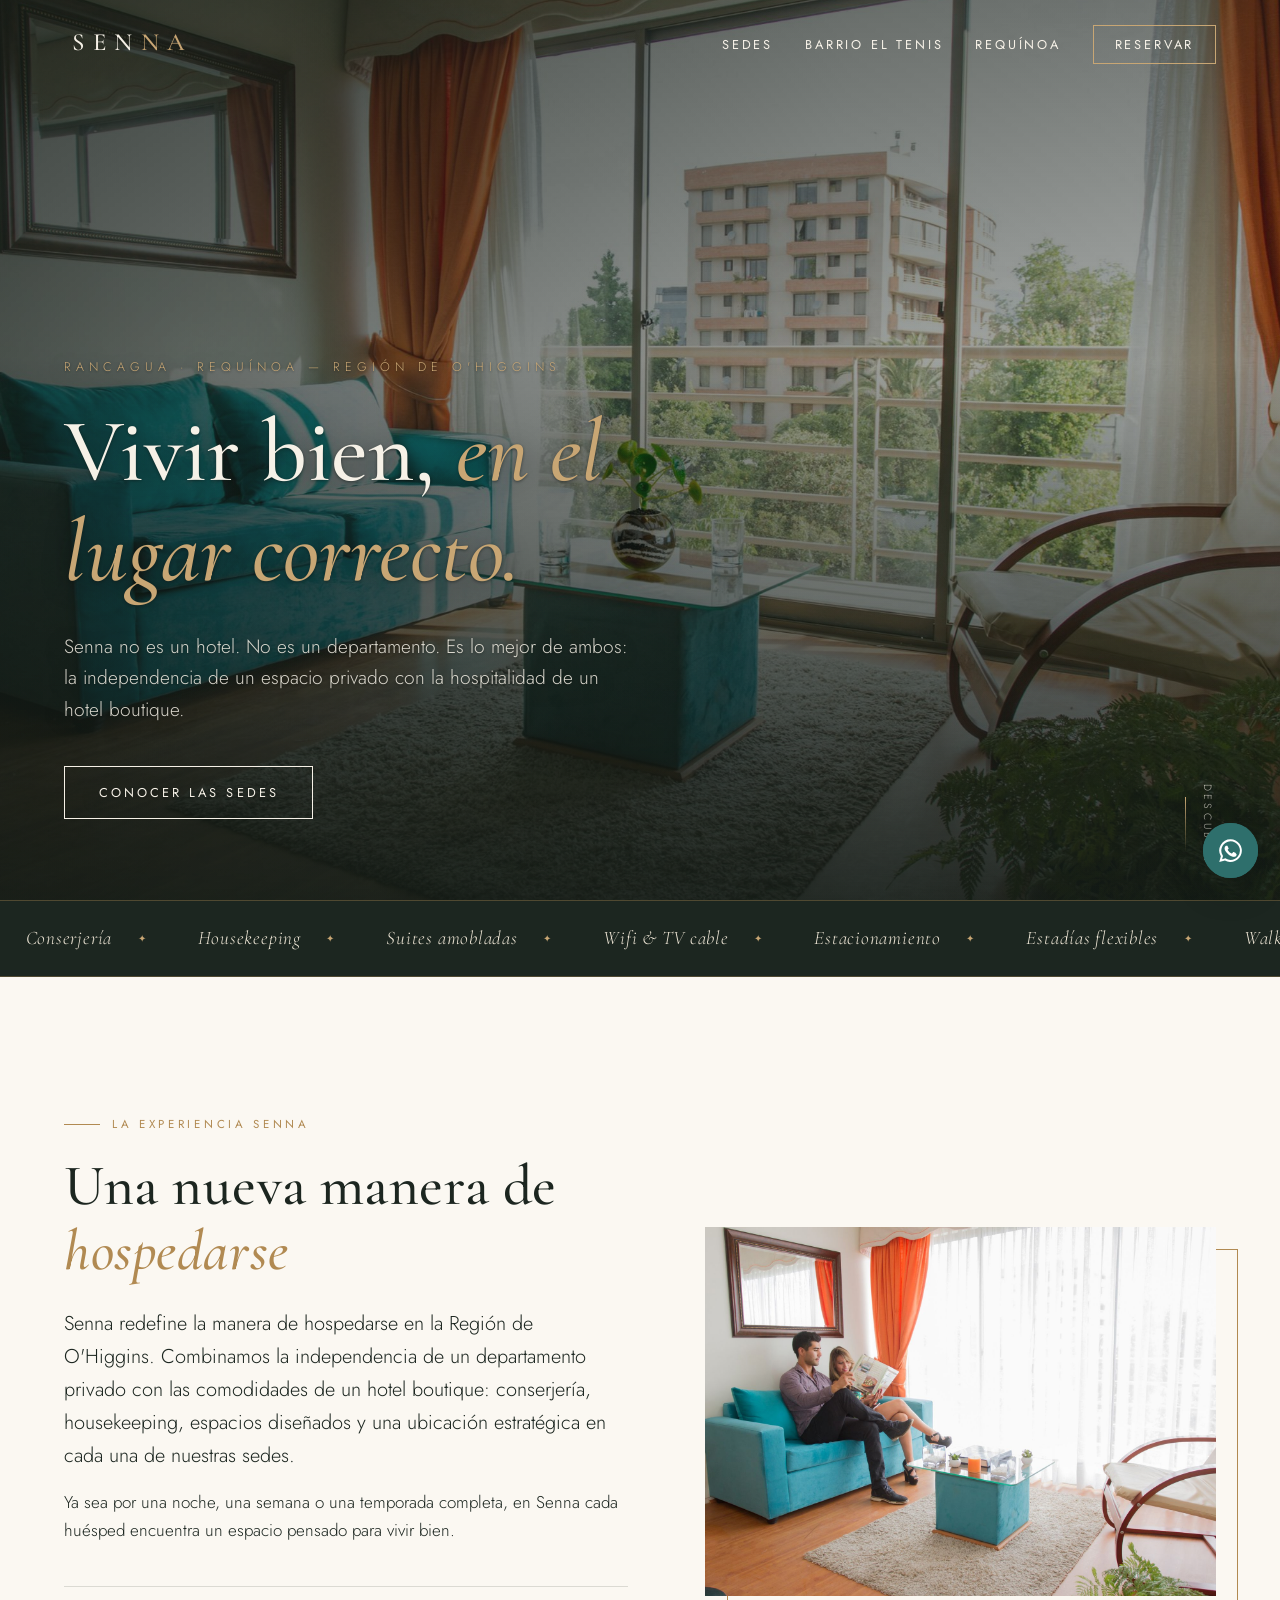
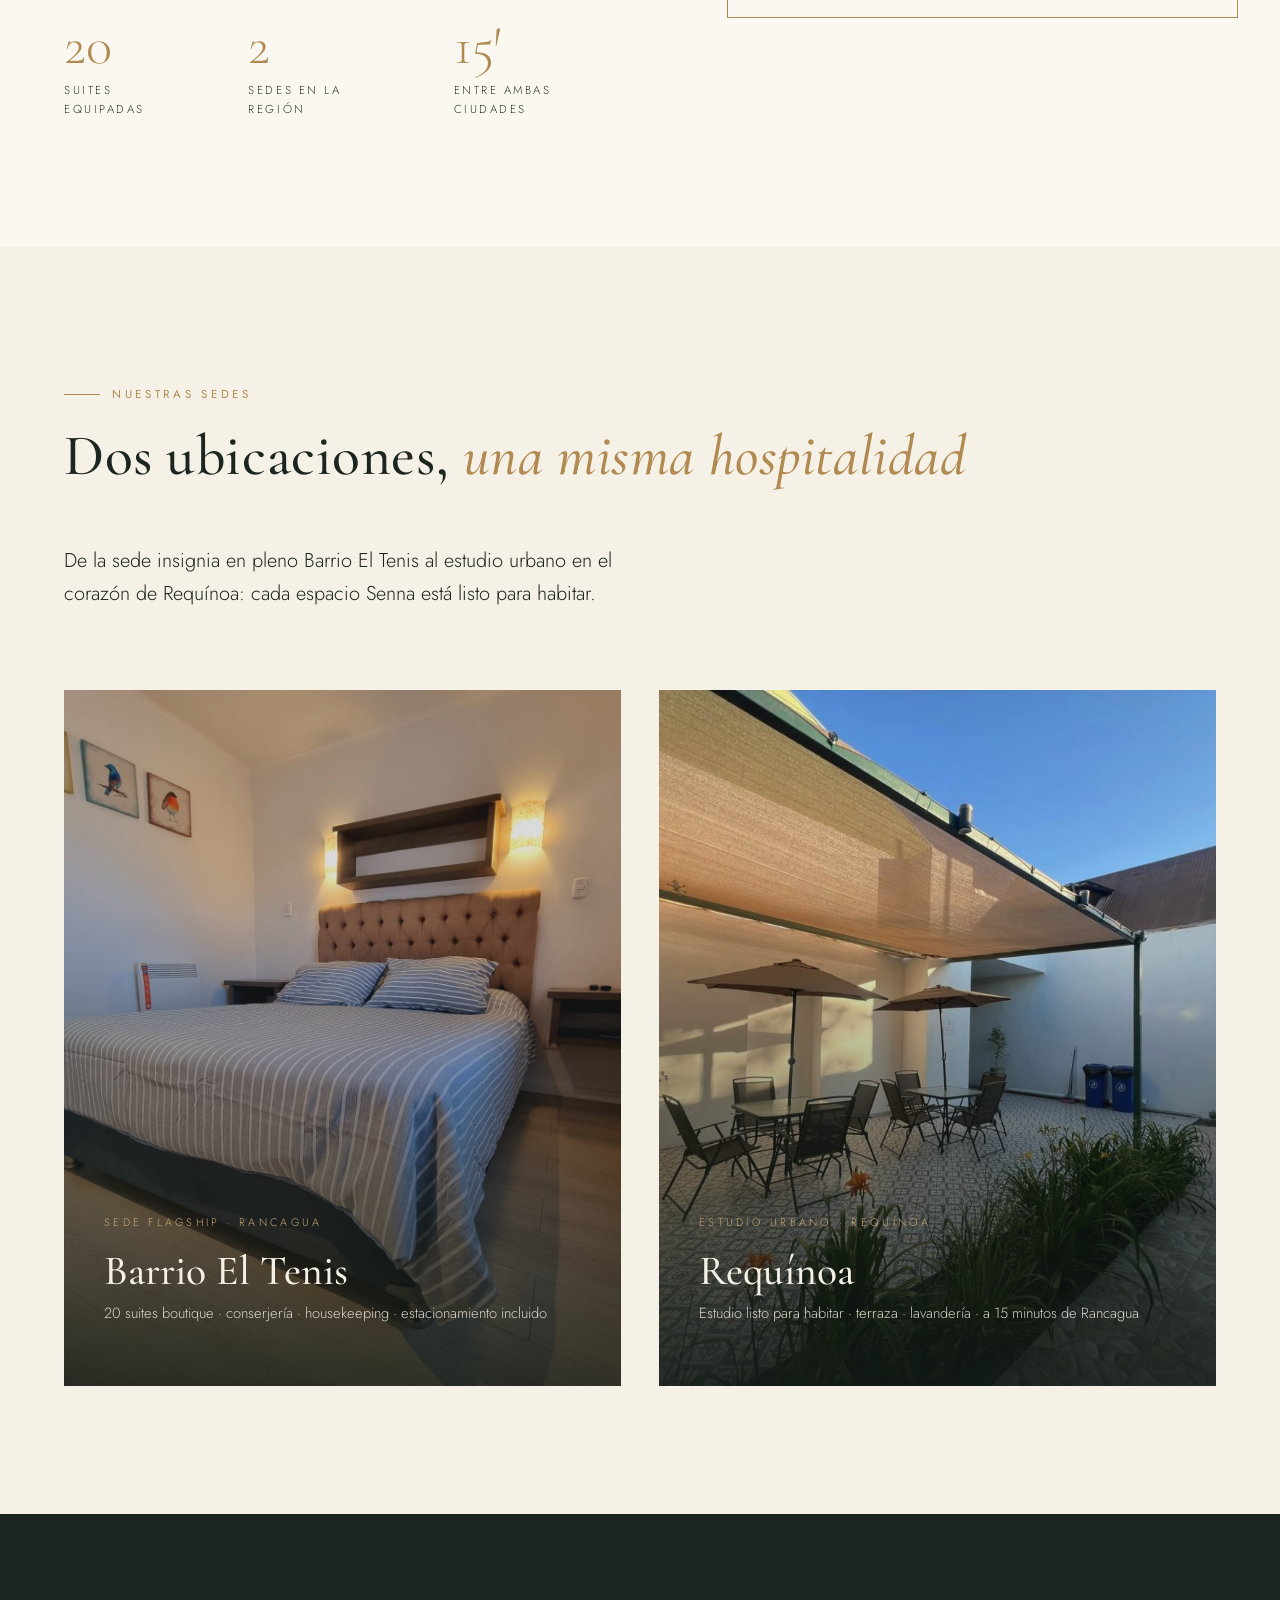
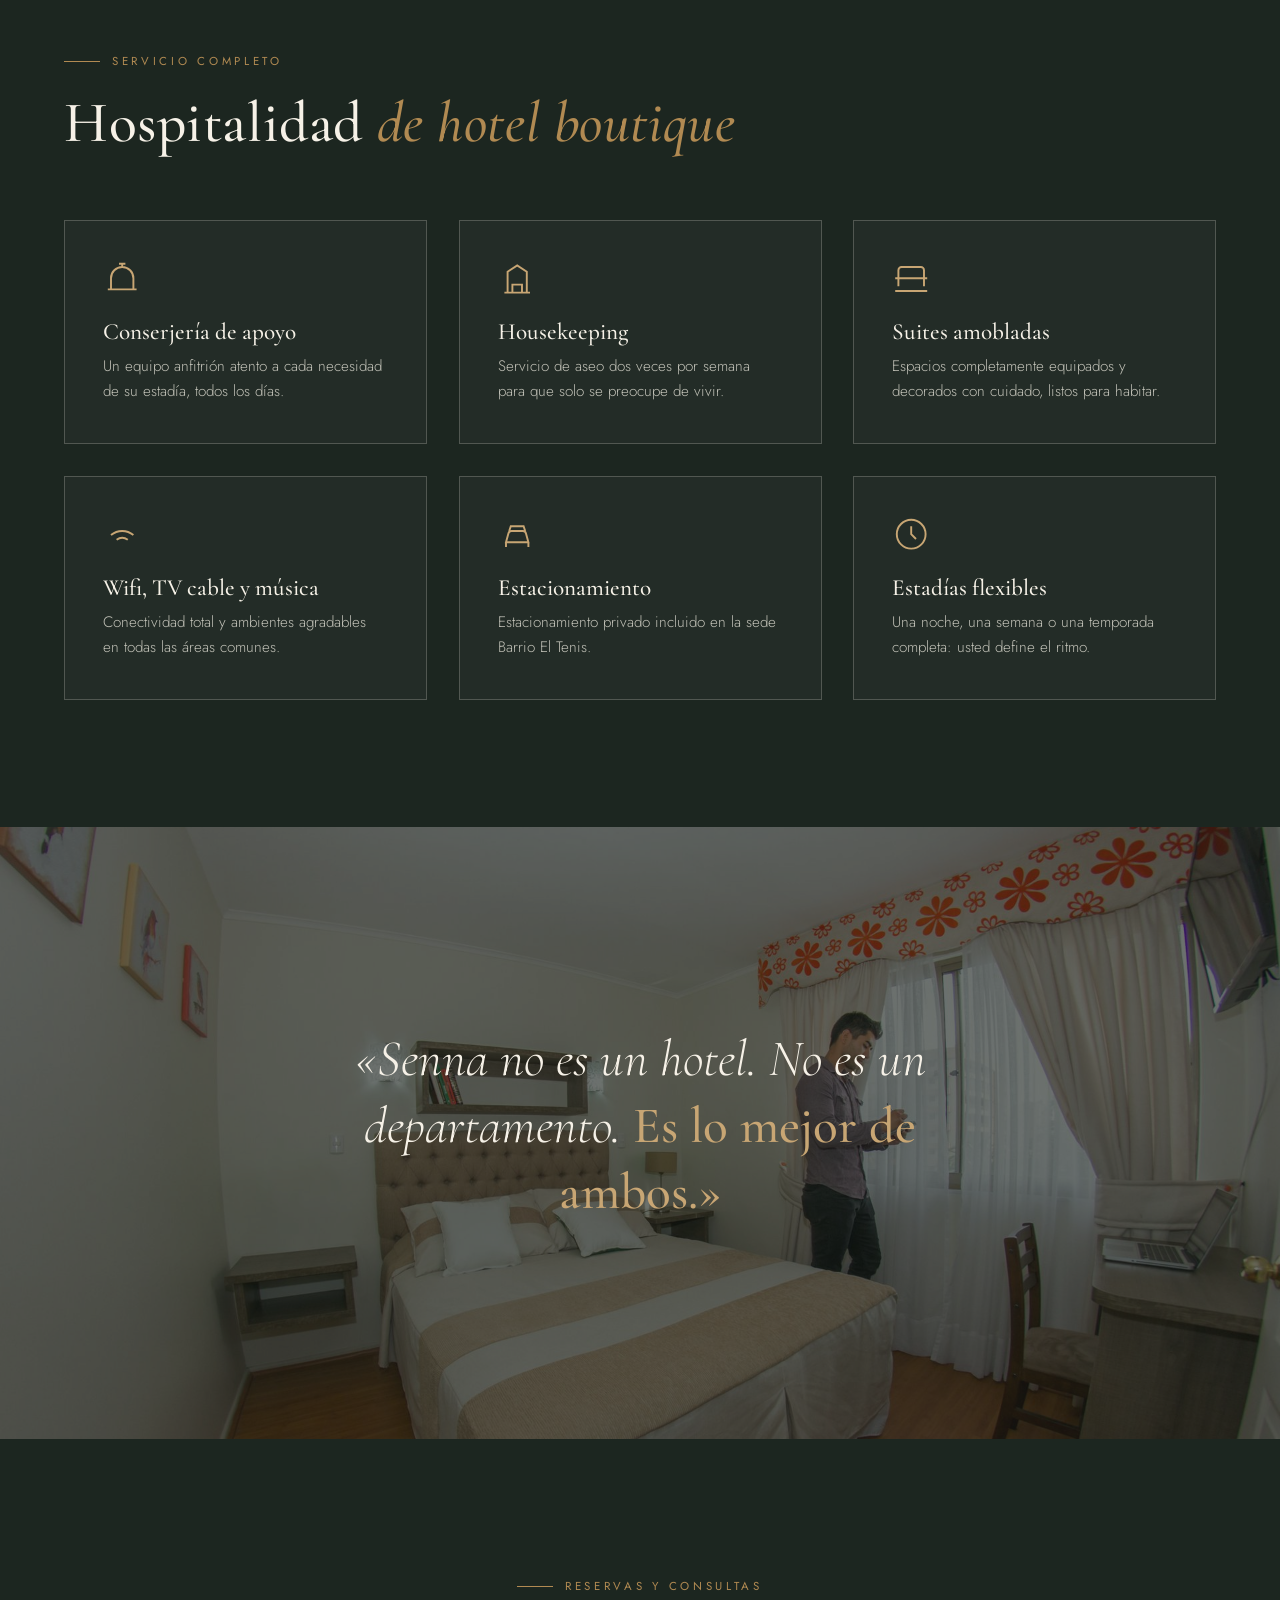
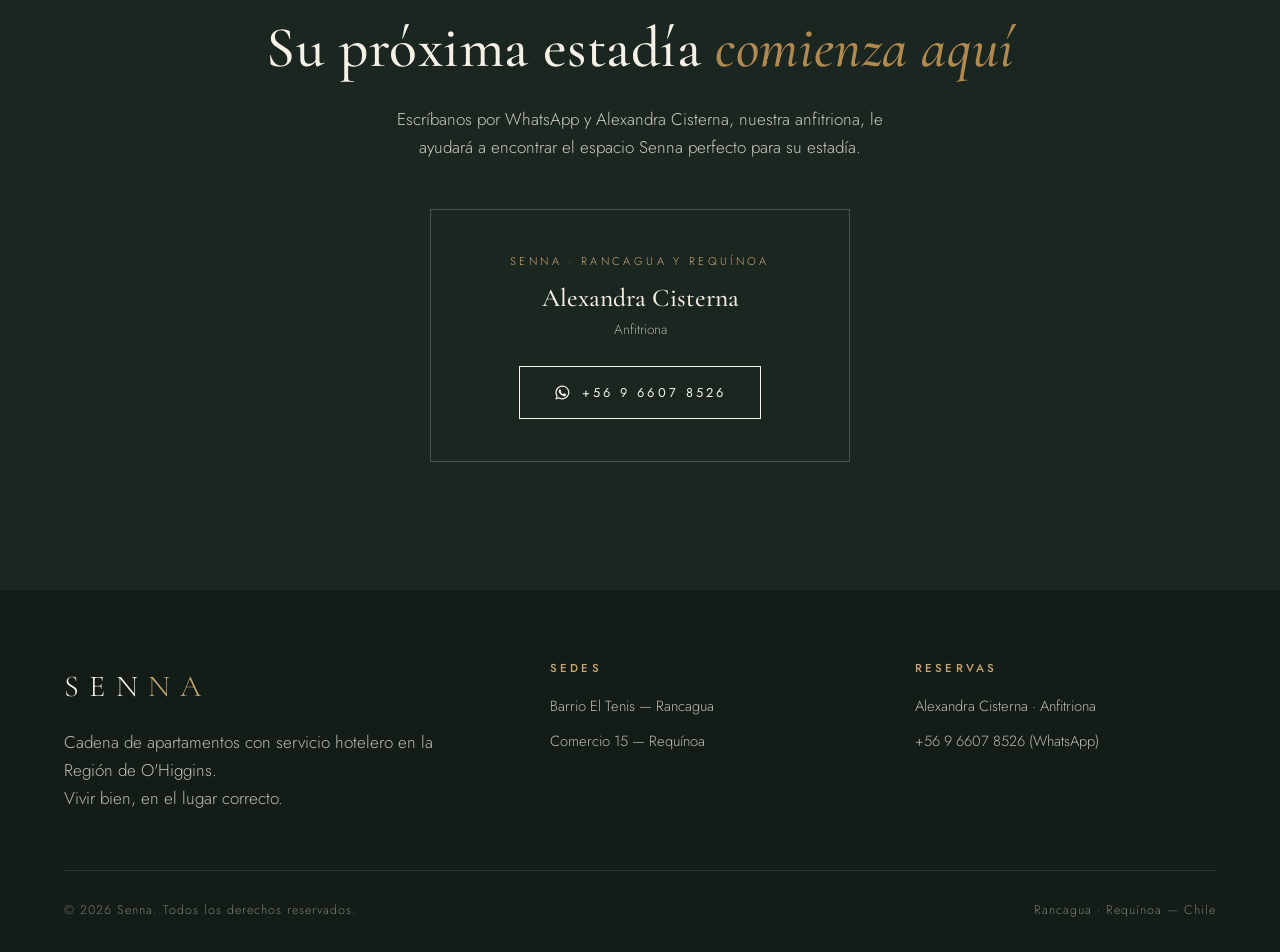
==== commit 6b844885: "Portada: tarjeta de contacto única con Alexandra Cisterna Reemplaza las dos tarjetas por sede por un" ====
--- a/index.html
+++ b/index.html
@@ -232,25 +232,16 @@
         Escríbanos por WhatsApp y Alexandra Cisterna, nuestra anfitriona,
         le ayudará a encontrar el espacio Senna perfecto para su estadía.
       </p>
-      <div class="">
-        <div class="contacto-card reveal">
-          <p class="contacto-card__sede">Senna Barrio El Tenis · Senna Requínoa · Rancagua</p>
+      <div class="contacto__cards">
+        <div class="contacto-card reveal" style="--d:0.1s">
+          <p class="contacto-card__sede">Senna · Rancagua y Requínoa</p>
           <h3>Alexandra Cisterna</h3>
           <p class="contacto-card__rol">Anfitriona</p>
-          <a class="btn btn--light" href="https://wa.me/56966078526?text=Hola%2C%20quiero%20consultar%20por%20una%20suite%20en%20Senna%20Barrio%20El%20Tenis" target="_blank" rel="noopener">
+          <a class="btn btn--light" href="https://wa.me/56966078526?text=Hola%20Alexandra%2C%20quiero%20consultar%20por%20una%20estad%C3%ADa%20en%20Senna" target="_blank" rel="noopener">
             <svg viewBox="0 0 24 24" fill="currentColor" aria-hidden="true"><path d="M12 2a10 10 0 0 0-8.6 15.1L2 22l5-1.3A10 10 0 1 0 12 2Zm0 18.2c-1.5 0-3-.4-4.2-1.2l-.3-.2-3 .8.8-2.9-.2-.3a8.2 8.2 0 1 1 6.9 3.8Zm4.5-6.1c-.2-.1-1.5-.7-1.7-.8-.2-.1-.4-.1-.6.1-.2.2-.6.8-.8 1-.1.2-.3.2-.5.1a6.7 6.7 0 0 1-3.3-2.9c-.3-.4 0-.5.2-.7l.4-.5c.1-.2.1-.4 0-.5l-.8-1.8c-.2-.5-.4-.4-.6-.4h-.5c-.2 0-.5.1-.7.3-.2.3-.9.9-.9 2.2s.9 2.5 1.1 2.7c.1.2 1.8 2.8 4.5 3.9 2.6 1.1 2.6.7 3.1.7.5-.1 1.5-.6 1.7-1.2.2-.6.2-1.1.2-1.2l-.6-.3Z"/></svg>
             +56 9 6607 8526
           </a>
         </div>
-        <!-- <div class="contacto-card reveal" style="--d:0.22s">
-          <p class="contacto-card__sede">Senna Requínoa · Estudio urbano</p>
-          <h3>Alexandra Cisterna</h3>
-          <p class="contacto-card__rol">Anfitriona</p>
-          <a class="btn btn--light" href="https://wa.me/56966078526?text=Hola%2C%20quiero%20consultar%20por%20el%20estudio%20de%20Senna%20Requ%C3%ADnoa" target="_blank" rel="noopener">
-            <svg viewBox="0 0 24 24" fill="currentColor" aria-hidden="true"><path d="M12 2a10 10 0 0 0-8.6 15.1L2 22l5-1.3A10 10 0 1 0 12 2Zm0 18.2c-1.5 0-3-.4-4.2-1.2l-.3-.2-3 .8.8-2.9-.2-.3a8.2 8.2 0 1 1 6.9 3.8Zm4.5-6.1c-.2-.1-1.5-.7-1.7-.8-.2-.1-.4-.1-.6.1-.2.2-.6.8-.8 1-.1.2-.3.2-.5.1a6.7 6.7 0 0 1-3.3-2.9c-.3-.4 0-.5.2-.7l.4-.5c.1-.2.1-.4 0-.5l-.8-1.8c-.2-.5-.4-.4-.6-.4h-.5c-.2 0-.5.1-.7.3-.2.3-.9.9-.9 2.2s.9 2.5 1.1 2.7c.1.2 1.8 2.8 4.5 3.9 2.6 1.1 2.6.7 3.1.7.5-.1 1.5-.6 1.7-1.2.2-.6.2-1.1.2-1.2l-.6-.3Z"/></svg>
-            +56 9 6607 8526
-          </a>
-        </div> -->
       </div>
     </div>
   </section>
--- a/css/styles.css
+++ b/css/styles.css
@@ -1123,7 +1123,7 @@
 
 .contacto__cards {
   display: grid;
-  grid-template-columns: repeat(2, minmax(0, 380px));
+  grid-template-columns: minmax(0, 420px);
   justify-content: center;
   gap: clamp(1.2rem, 3vw, 2rem);
   margin-top: 3rem;
@@ -1158,9 +1158,6 @@
   margin-bottom: 1.6rem;
 }
 
-@media (max-width: 720px) {
-  .contacto__cards { grid-template-columns: minmax(0, 420px); }
-}
 
 /* ------------------------------------------------------------
    Footer
